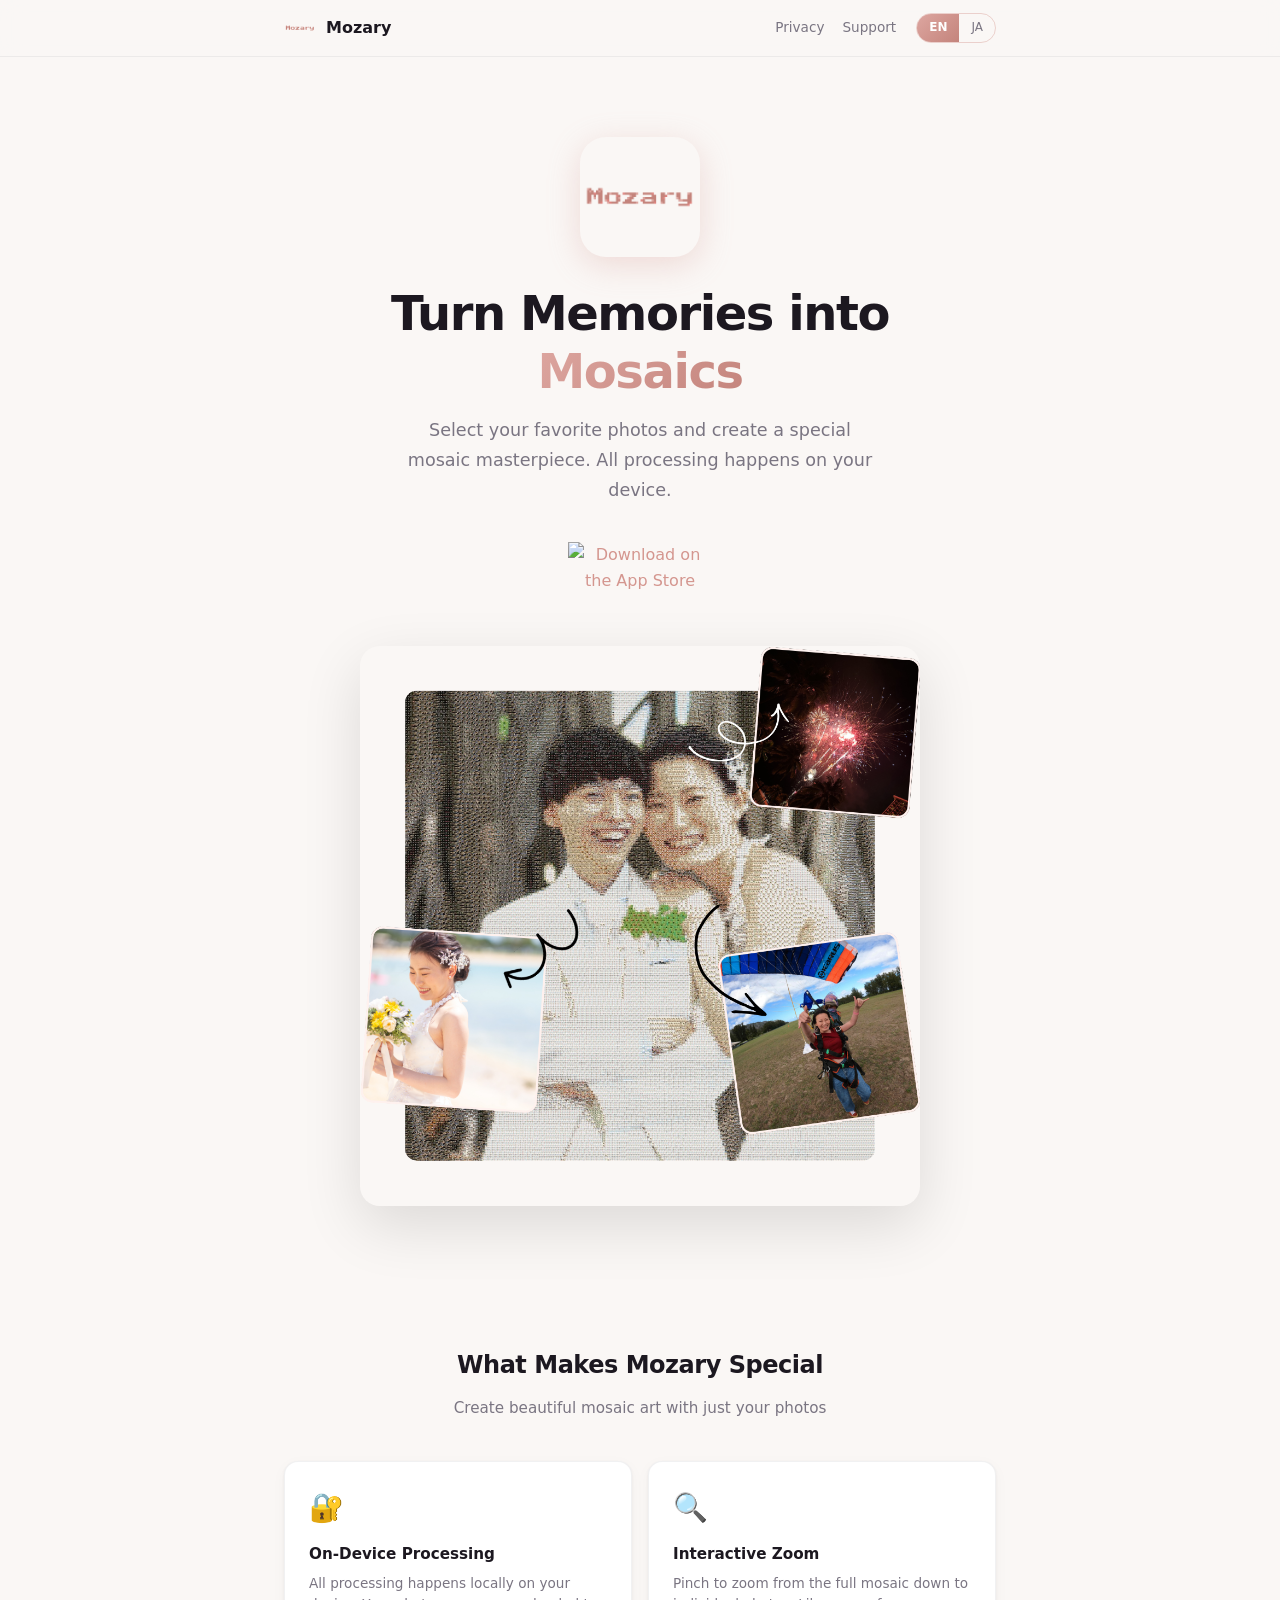
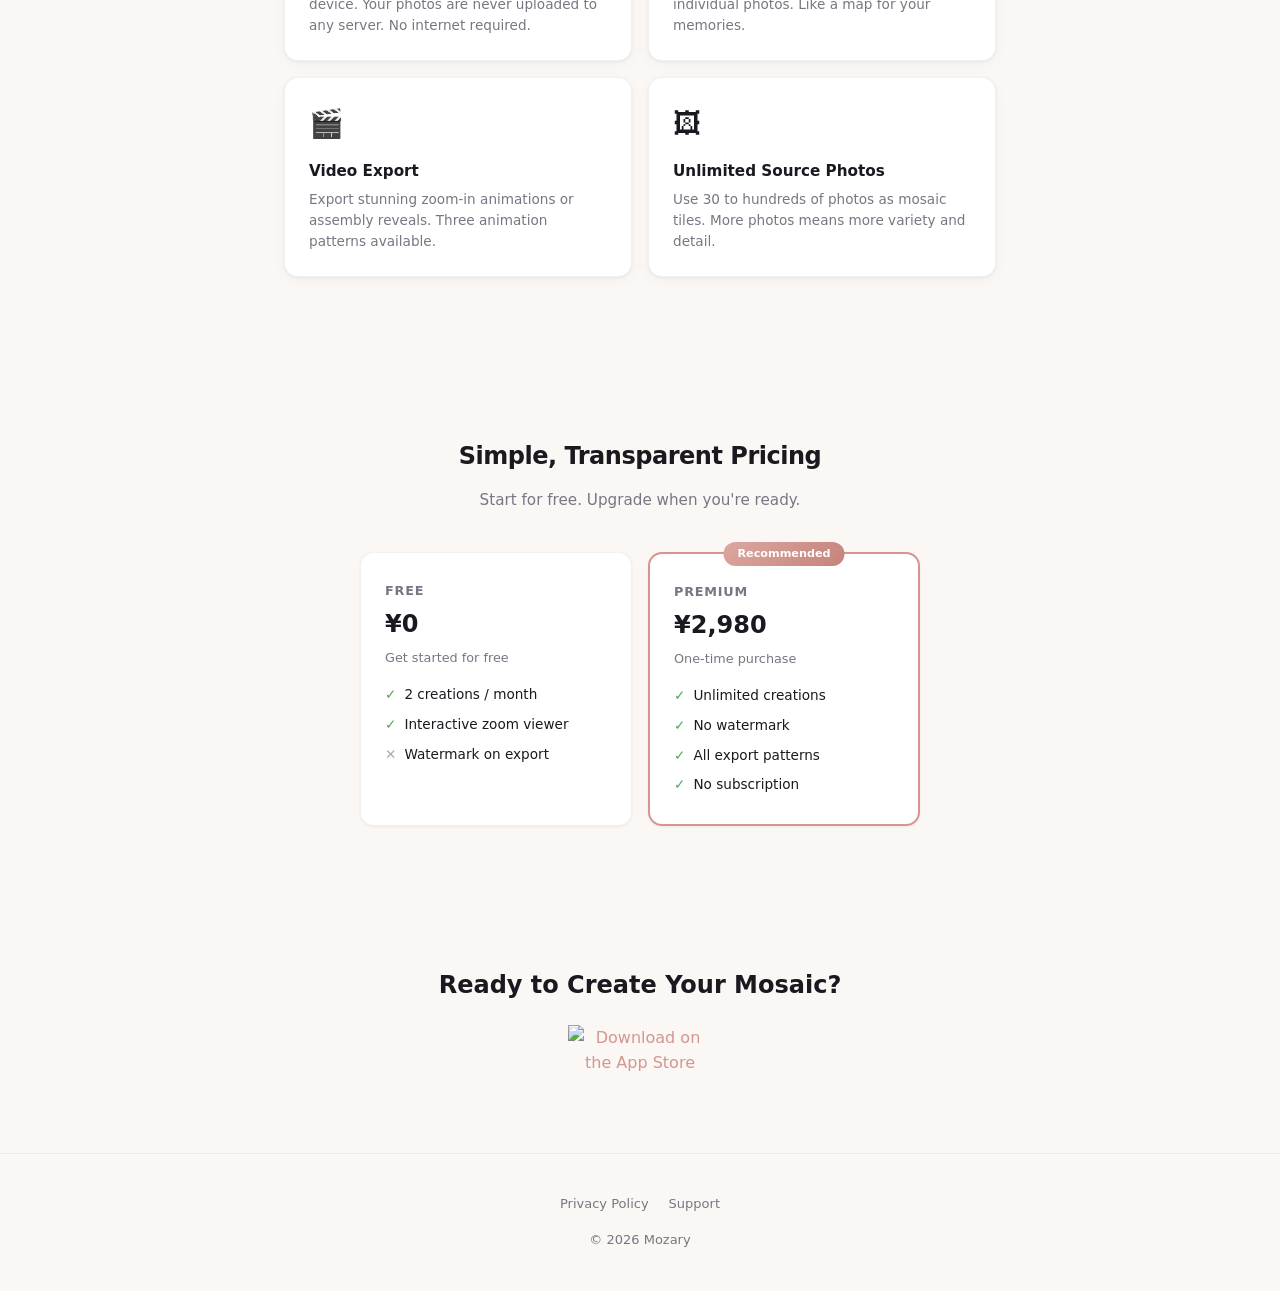
==== index.html @ 4df9b5f1 "Initial commit" ====
<!DOCTYPE html>
<html lang="en">
<head>
  <meta charset="UTF-8">
  <meta name="viewport" content="width=device-width, initial-scale=1.0">
  <meta name="theme-color" content="#D4968F">
  <meta name="description" content="Mozary creates stunning photo mosaic art from your memories. Select your photos, pick a target image, and explore an interactive mosaic that reveals individual photos on zoom.">
  <title>Mozary - Turn Memories into Mosaics</title>
  <link rel="stylesheet" href="assets/style.css">
  <link rel="icon" type="image/png" href="assets/images/icon.png">
</head>
<body>

  <!-- Navigation -->
  <nav class="site-nav">
    <div class="nav-inner">
      <a href="index.html" class="nav-logo">
        <img src="assets/images/icon.png" alt="Mozary" width="32" height="32">
        <span>Mozary</span>
      </a>
      <div class="nav-right">
        <div class="nav-links">
          <a href="privacy.html">Privacy</a>
          <a href="support.html">Support</a>
        </div>
        <div class="lang-toggle">
          <a href="index.html" class="active">EN</a>
          <a href="ja/index.html">JA</a>
        </div>
      </div>
    </div>
  </nav>

  <!-- Hero -->
  <section class="hero">
    <div class="container">
      <img src="assets/images/icon.png" alt="Mozary App Icon" class="hero-icon" width="120" height="120">
      <h1>Turn Memories into <span class="accent">Mosaics</span></h1>
      <p class="hero-subtitle">Select your favorite photos and create a special mosaic masterpiece. All processing happens on your device.</p>
      <div class="hero-actions">
        <a class="appstore-badge" href="#" aria-label="Download on the App Store">
          <img src="https://tools.applemediaservices.com/api/badges/download-on-the-app-store/black/en-us?size=250x83" alt="Download on the App Store" width="160" height="53">
        </a>
      </div>
      <div class="hero-mosaic">
        <img src="assets/images/sample_mosaic.png" alt="Sample mosaic art created with Mozary">
      </div>
    </div>
  </section>

  <!-- Features -->
  <section class="section" id="features">
    <div class="container">
      <h2 class="section-title">What Makes Mozary Special</h2>
      <p class="section-subtitle">Create beautiful mosaic art with just your photos</p>
      <div class="features-grid">
        <div class="feature-card">
          <span class="feature-icon" aria-hidden="true">&#x1F510;</span>
          <h3>On-Device Processing</h3>
          <p>All processing happens locally on your device. Your photos are never uploaded to any server. No internet required.</p>
        </div>
        <div class="feature-card">
          <span class="feature-icon" aria-hidden="true">&#x1F50D;</span>
          <h3>Interactive Zoom</h3>
          <p>Pinch to zoom from the full mosaic down to individual photos. Like a map for your memories.</p>
        </div>
        <div class="feature-card">
          <span class="feature-icon" aria-hidden="true">&#x1F3AC;</span>
          <h3>Video Export</h3>
          <p>Export stunning zoom-in animations or assembly reveals. Three animation patterns available.</p>
        </div>
        <div class="feature-card">
          <span class="feature-icon" aria-hidden="true">&#x1F5BC;</span>
          <h3>Unlimited Source Photos</h3>
          <p>Use 30 to hundreds of photos as mosaic tiles. More photos means more variety and detail.</p>
        </div>
      </div>
    </div>
  </section>

  <!-- Pricing -->
  <section class="section">
    <div class="container">
      <h2 class="section-title">Simple, Transparent Pricing</h2>
      <p class="section-subtitle">Start for free. Upgrade when you're ready.</p>
      <div class="pricing-grid">
        <div class="pricing-card">
          <div class="pricing-plan-name">Free</div>
          <div class="pricing-price">&#165;0</div>
          <div class="pricing-tagline">Get started for free</div>
          <div class="pricing-features">
            <div class="pricing-feature"><span class="check">&#10003;</span> 2 creations / month</div>
            <div class="pricing-feature"><span class="check">&#10003;</span> Interactive zoom viewer</div>
            <div class="pricing-feature"><span class="cross">&#10005;</span> Watermark on export</div>
          </div>
        </div>
        <div class="pricing-card featured">
          <div class="pricing-badge">Recommended</div>
          <div class="pricing-plan-name">Premium</div>
          <div class="pricing-price">&#165;2,980</div>
          <div class="pricing-tagline">One-time purchase</div>
          <div class="pricing-features">
            <div class="pricing-feature"><span class="check">&#10003;</span> Unlimited creations</div>
            <div class="pricing-feature"><span class="check">&#10003;</span> No watermark</div>
            <div class="pricing-feature"><span class="check">&#10003;</span> All export patterns</div>
            <div class="pricing-feature"><span class="check">&#10003;</span> No subscription</div>
          </div>
        </div>
      </div>
    </div>
  </section>

  <!-- CTA -->
  <section class="cta-section">
    <div class="container">
      <h2>Ready to Create Your Mosaic?</h2>
      <div class="hero-actions">
        <a class="appstore-badge" href="#" aria-label="Download on the App Store">
          <img src="https://tools.applemediaservices.com/api/badges/download-on-the-app-store/black/en-us?size=250x83" alt="Download on the App Store" width="160" height="53">
        </a>
      </div>
    </div>
  </section>

  <!-- Footer -->
  <footer class="site-footer">
    <div class="container">
      <div class="footer-links">
        <a href="privacy.html">Privacy Policy</a>
        <a href="support.html">Support</a>
      </div>
      <p>&copy; 2026 Mozary</p>
    </div>
  </footer>

</body>
</html>
---- assets/style.css ----
/* ===== Design Tokens ===== */
:root {
  --accent: #D4968F;
  --accent-from: #DDA6A0;
  --accent-to: #C4847C;
  --accent-gradient: linear-gradient(135deg, var(--accent-from), var(--accent-to));
  --accent-soft: rgba(212, 150, 143, 0.12);

  --bg: #FAF7F5;
  --card-bg: #FFFFFF;
  --card-bg-elevated: #F5F0EE;
  --text-primary: #1C1820;
  --text-secondary: #7A7582;
  --text-tertiary: #AEA8B4;
  --success: #4DA65C;
  --error: #D44040;
  --border: rgba(122, 117, 130, 0.1);

  --radius-sm: 8px;
  --radius-md: 14px;
  --radius-lg: 20px;
  --radius-xl: 28px;

  --font: -apple-system, "SF Pro Rounded", system-ui, "Hiragino Sans", sans-serif;
  --max-width: 760px;
  --section-gap: 80px;
}

@media (prefers-color-scheme: dark) {
  :root {
    --bg: #0F0D12;
    --card-bg: #1A1720;
    --card-bg-elevated: #232030;
    --text-primary: #F0ECE8;
    --text-secondary: #9894A0;
    --text-tertiary: #5C5866;
    --border: rgba(212, 150, 143, 0.1);
  }
}

/* ===== Reset & Base ===== */
*, *::before, *::after { box-sizing: border-box; margin: 0; padding: 0; }

html { scroll-behavior: smooth; }

body {
  font-family: var(--font);
  background: var(--bg);
  color: var(--text-primary);
  line-height: 1.6;
  -webkit-font-smoothing: antialiased;
  -moz-osx-font-smoothing: grayscale;
}

img { max-width: 100%; display: block; }

a { color: var(--accent); text-decoration: none; transition: opacity 0.2s; }
a:hover { text-decoration: underline; }

/* ===== Layout ===== */
.container {
  width: 100%;
  max-width: var(--max-width);
  margin: 0 auto;
  padding: 0 24px;
}

.section {
  padding: var(--section-gap) 0;
}

.section-title {
  font-size: 1.5rem;
  font-weight: 800;
  text-align: center;
  margin-bottom: 12px;
  letter-spacing: -0.02em;
}

.section-subtitle {
  text-align: center;
  color: var(--text-secondary);
  font-size: 0.95rem;
  margin-bottom: 40px;
}

/* ===== Navigation ===== */
.site-nav {
  position: sticky;
  top: 0;
  z-index: 100;
  background: rgba(250, 247, 245, 0.85);
  backdrop-filter: blur(12px);
  -webkit-backdrop-filter: blur(12px);
  border-bottom: 1px solid var(--border);
}

@media (prefers-color-scheme: dark) {
  .site-nav {
    background: rgba(15, 13, 18, 0.85);
  }
}

.nav-inner {
  display: flex;
  align-items: center;
  justify-content: space-between;
  height: 56px;
  max-width: var(--max-width);
  margin: 0 auto;
  padding: 0 24px;
}

.nav-logo {
  display: flex;
  align-items: center;
  gap: 10px;
  text-decoration: none;
  color: var(--text-primary);
}
.nav-logo:hover { text-decoration: none; }

.nav-logo img {
  width: 32px;
  height: 32px;
  border-radius: 8px;
}

.nav-logo span {
  font-weight: 700;
  font-size: 1rem;
}

.nav-right {
  display: flex;
  align-items: center;
  gap: 20px;
}

.nav-links {
  display: flex;
  align-items: center;
  gap: 18px;
}

.nav-links a {
  font-size: 0.85rem;
  color: var(--text-secondary);
  font-weight: 500;
}
.nav-links a:hover { color: var(--accent); text-decoration: none; }

.lang-toggle {
  display: flex;
  align-items: center;
  border: 1px solid rgba(212, 150, 143, 0.4);
  border-radius: 20px;
  overflow: hidden;
  font-size: 0.75rem;
}

.lang-toggle a {
  padding: 4px 12px;
  color: var(--text-secondary);
  font-weight: 500;
}
.lang-toggle a:hover { text-decoration: none; color: var(--accent); }

.lang-toggle a.active {
  background: var(--accent-gradient);
  color: #fff;
  font-weight: 600;
}

/* ===== Hero ===== */
.hero {
  padding: 80px 0 60px;
  text-align: center;
}

.hero-icon {
  width: 120px;
  height: 120px;
  border-radius: 26px;
  margin: 0 auto 28px;
  box-shadow: 0 8px 32px rgba(212, 150, 143, 0.3);
}

.hero h1 {
  font-size: clamp(2rem, 5vw, 3rem);
  font-weight: 800;
  letter-spacing: -0.03em;
  line-height: 1.2;
  margin-bottom: 16px;
}

.hero h1 .accent {
  background: var(--accent-gradient);
  -webkit-background-clip: text;
  -webkit-text-fill-color: transparent;
  background-clip: text;
}

.hero-subtitle {
  font-size: 1.1rem;
  color: var(--text-secondary);
  max-width: 480px;
  margin: 0 auto 36px;
  line-height: 1.7;
}

.hero-actions {
  display: flex;
  gap: 12px;
  justify-content: center;
  flex-wrap: wrap;
}

.hero-mosaic {
  margin: 56px auto 0;
  max-width: 560px;
  border-radius: var(--radius-lg);
  overflow: hidden;
  box-shadow: 0 20px 60px rgba(0, 0, 0, 0.12);
}

@media (prefers-color-scheme: dark) {
  .hero-mosaic {
    box-shadow: 0 20px 60px rgba(0, 0, 0, 0.4);
  }
}

/* ===== Buttons ===== */
.btn-primary {
  display: inline-flex;
  align-items: center;
  justify-content: center;
  gap: 8px;
  padding: 14px 28px;
  background: var(--accent-gradient);
  color: #fff;
  font-size: 0.95rem;
  font-weight: 600;
  border-radius: var(--radius-md);
  transition: opacity 0.2s, transform 0.15s;
  box-shadow: 0 4px 16px rgba(212, 150, 143, 0.35);
}
.btn-primary:hover { opacity: 0.9; transform: translateY(-1px); text-decoration: none; }

.btn-secondary {
  display: inline-flex;
  align-items: center;
  justify-content: center;
  padding: 12px 24px;
  border: 1.5px solid rgba(212, 150, 143, 0.5);
  color: var(--accent);
  font-size: 0.9rem;
  font-weight: 600;
  border-radius: var(--radius-md);
  transition: background 0.2s;
}
.btn-secondary:hover { background: var(--accent-soft); text-decoration: none; }

.appstore-badge img {
  height: 48px;
  width: auto;
  transition: opacity 0.2s;
}
.appstore-badge:hover img { opacity: 0.85; }
.appstore-badge:hover { text-decoration: none; }

/* ===== Feature Cards ===== */
.features-grid {
  display: grid;
  grid-template-columns: repeat(2, 1fr);
  gap: 16px;
}

.feature-card {
  background: var(--card-bg);
  border-radius: var(--radius-md);
  padding: 24px;
  box-shadow: 0 1px 3px rgba(0, 0, 0, 0.06), 0 4px 16px rgba(0, 0, 0, 0.03);
  border: 1px solid var(--border);
}

.feature-icon {
  font-size: 1.75rem;
  margin-bottom: 12px;
  display: block;
}

.feature-card h3 {
  font-size: 0.95rem;
  font-weight: 700;
  margin-bottom: 6px;
}

.feature-card p {
  font-size: 0.85rem;
  color: var(--text-secondary);
  line-height: 1.55;
}

/* ===== Pricing ===== */
.pricing-grid {
  display: grid;
  grid-template-columns: 1fr 1fr;
  gap: 16px;
  max-width: 560px;
  margin: 0 auto;
}

.pricing-card {
  background: var(--card-bg);
  border-radius: var(--radius-md);
  padding: 28px 24px;
  box-shadow: 0 1px 3px rgba(0, 0, 0, 0.06);
  border: 1px solid var(--border);
  position: relative;
}

.pricing-card.featured {
  border: 2px solid var(--accent);
}

.pricing-badge {
  position: absolute;
  top: -12px;
  left: 50%;
  transform: translateX(-50%);
  background: var(--accent-gradient);
  color: #fff;
  font-size: 0.7rem;
  font-weight: 700;
  padding: 3px 14px;
  border-radius: 12px;
  white-space: nowrap;
}

.pricing-plan-name {
  font-size: 0.8rem;
  font-weight: 700;
  color: var(--text-secondary);
  text-transform: uppercase;
  letter-spacing: 0.06em;
  margin-bottom: 4px;
}

.pricing-price {
  font-size: 1.5rem;
  font-weight: 800;
  margin-bottom: 4px;
}

.pricing-tagline {
  font-size: 0.8rem;
  color: var(--text-secondary);
  margin-bottom: 16px;
}

.pricing-features {
  display: flex;
  flex-direction: column;
  gap: 8px;
}

.pricing-feature {
  font-size: 0.85rem;
  display: flex;
  align-items: center;
  gap: 8px;
}

.pricing-feature .check { color: var(--success); }
.pricing-feature .cross { color: var(--text-tertiary); }

/* ===== CTA Section ===== */
.cta-section {
  text-align: center;
  padding: 60px 0 80px;
}

.cta-section h2 {
  font-size: 1.5rem;
  font-weight: 800;
  margin-bottom: 20px;
}

/* ===== Prose (Privacy / Support) ===== */
.prose {
  max-width: 680px;
  margin: 0 auto;
}

.prose-header {
  margin-bottom: 48px;
}

.prose h1 {
  font-size: 2rem;
  font-weight: 800;
  margin-bottom: 8px;
}

.prose .meta {
  color: var(--text-secondary);
  font-size: 0.875rem;
}

.prose section {
  margin-bottom: 36px;
}

.prose h2 {
  font-size: 1.05rem;
  font-weight: 700;
  margin-bottom: 8px;
  color: var(--accent);
}

.prose p {
  font-size: 0.925rem;
  color: var(--text-secondary);
  line-height: 1.75;
}

.highlight-box {
  background: var(--card-bg);
  border-left: 3px solid var(--accent);
  border-radius: 0 var(--radius-sm) var(--radius-sm) 0;
  padding: 16px 20px;
  margin-bottom: 40px;
  font-size: 0.925rem;
  color: var(--text-primary);
  line-height: 1.7;
}

/* ===== Contact Card ===== */
.contact-card {
  background: var(--card-bg);
  border-radius: var(--radius-md);
  padding: 36px;
  text-align: center;
  box-shadow: 0 1px 3px rgba(0, 0, 0, 0.06);
  border: 1px solid var(--border);
  margin-bottom: 48px;
}

.contact-card h2 {
  font-size: 1.25rem;
  font-weight: 700;
  margin-bottom: 8px;
}

.contact-card p {
  color: var(--text-secondary);
  font-size: 0.9rem;
  margin-bottom: 20px;
}

.email-link {
  display: inline-flex;
  align-items: center;
  gap: 8px;
  background: var(--accent-gradient);
  color: #fff;
  padding: 12px 24px;
  border-radius: var(--radius-md);
  font-weight: 600;
  font-size: 0.9rem;
}
.email-link:hover { opacity: 0.9; text-decoration: none; }

/* ===== FAQ Accordion ===== */
.faq-list {
  display: flex;
  flex-direction: column;
  gap: 8px;
}

.faq-item {
  background: var(--card-bg);
  border-radius: var(--radius-md);
  overflow: hidden;
  box-shadow: 0 1px 3px rgba(0, 0, 0, 0.05);
  border: 1px solid var(--border);
}

.faq-item summary {
  list-style: none;
  padding: 18px 20px;
  font-size: 0.925rem;
  font-weight: 600;
  cursor: pointer;
  display: flex;
  justify-content: space-between;
  align-items: center;
  user-select: none;
  gap: 12px;
}

.faq-item summary::-webkit-details-marker { display: none; }

.faq-item summary::after {
  content: "+";
  color: var(--accent);
  font-size: 1.25rem;
  font-weight: 400;
  transition: transform 0.2s;
  flex-shrink: 0;
}

details[open] > summary::after { transform: rotate(45deg); }

.faq-body {
  padding: 0 20px 18px;
  font-size: 0.875rem;
  color: var(--text-secondary);
  line-height: 1.7;
}

/* ===== Footer ===== */
.site-footer {
  border-top: 1px solid var(--border);
  padding: 40px 0;
  text-align: center;
  font-size: 0.8125rem;
  color: var(--text-secondary);
}

.footer-links {
  display: flex;
  gap: 20px;
  justify-content: center;
  flex-wrap: wrap;
  margin-bottom: 16px;
}

.footer-links a { color: var(--text-secondary); }
.footer-links a:hover { color: var(--accent); text-decoration: none; }

/* ===== Responsive ===== */
@media (max-width: 600px) {
  :root { --section-gap: 56px; }

  .hero { padding: 56px 0 40px; }
  .hero h1 { font-size: 1.75rem; }
  .hero-icon { width: 96px; height: 96px; border-radius: 22px; }

  .features-grid { grid-template-columns: 1fr; }
  .pricing-grid { grid-template-columns: 1fr; }

  .nav-links { display: none; }

  .prose h1 { font-size: 1.5rem; }
  .contact-card { padding: 24px; }
}
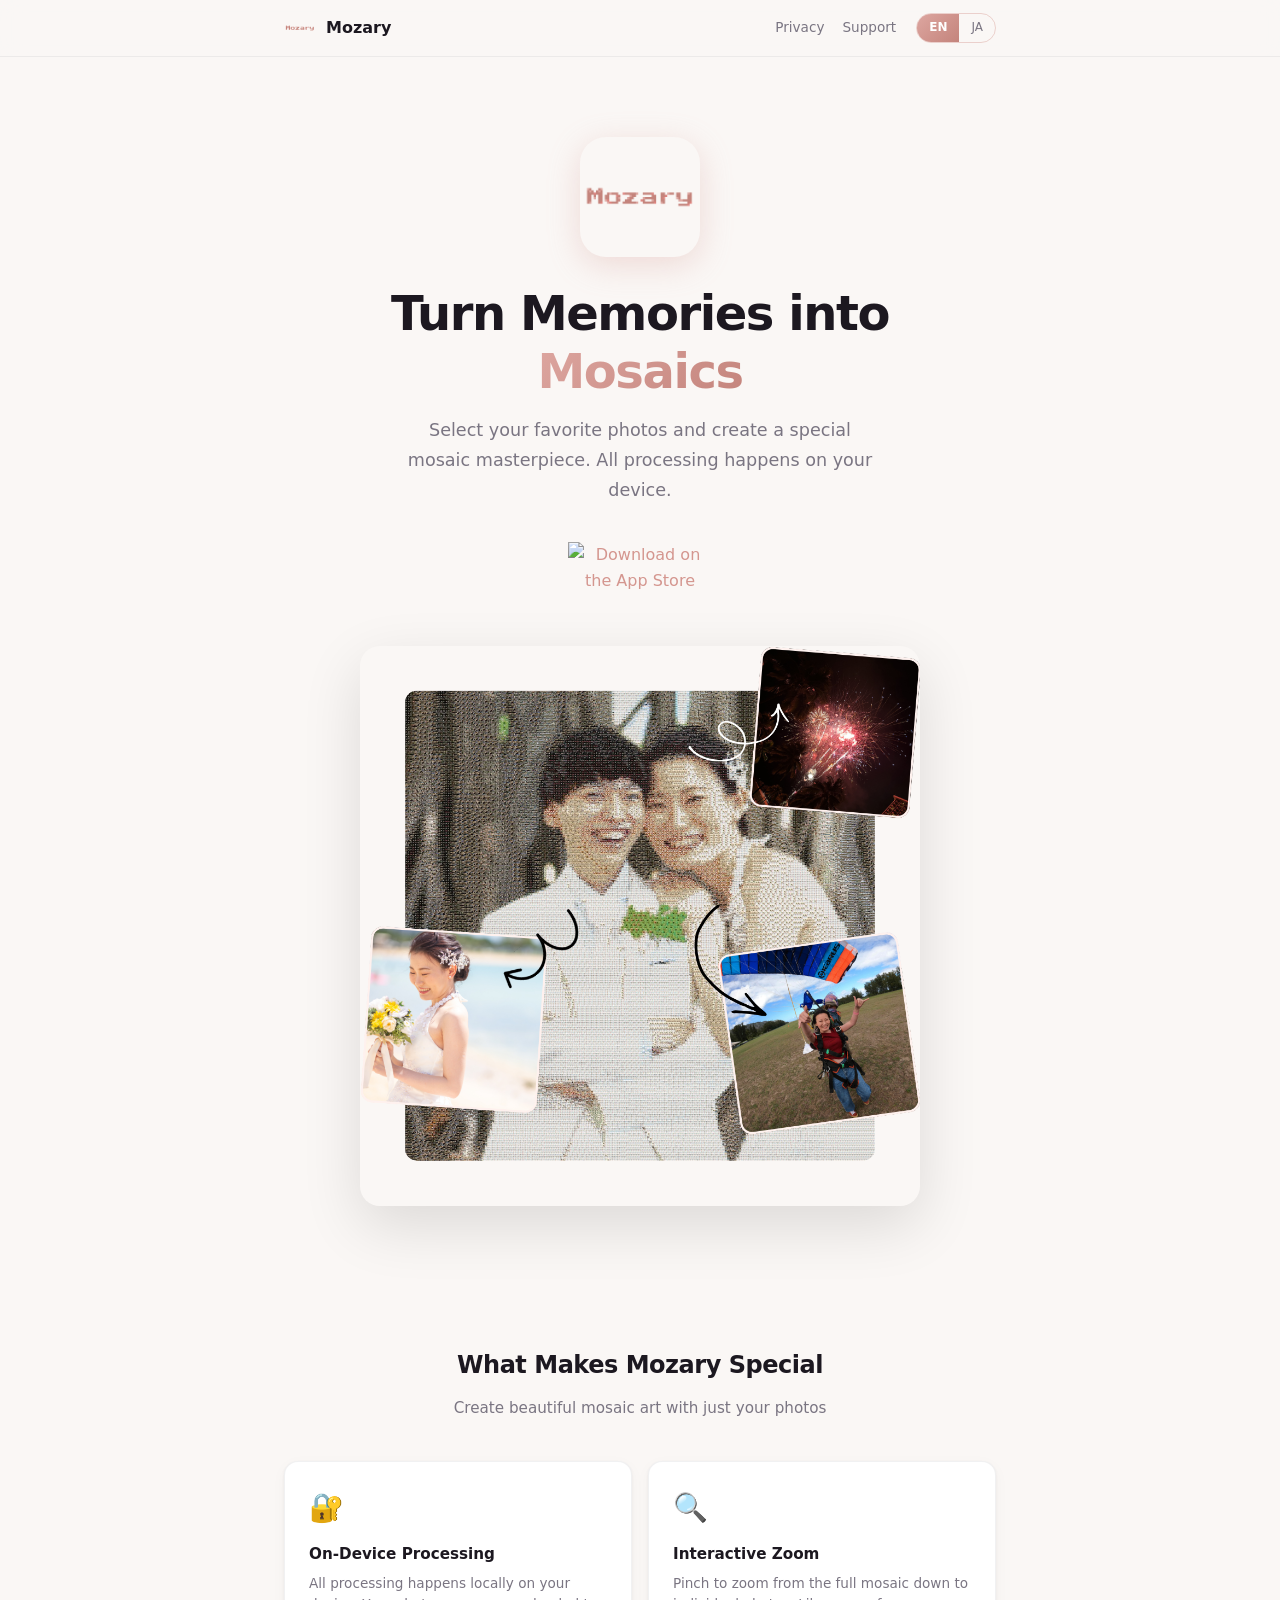
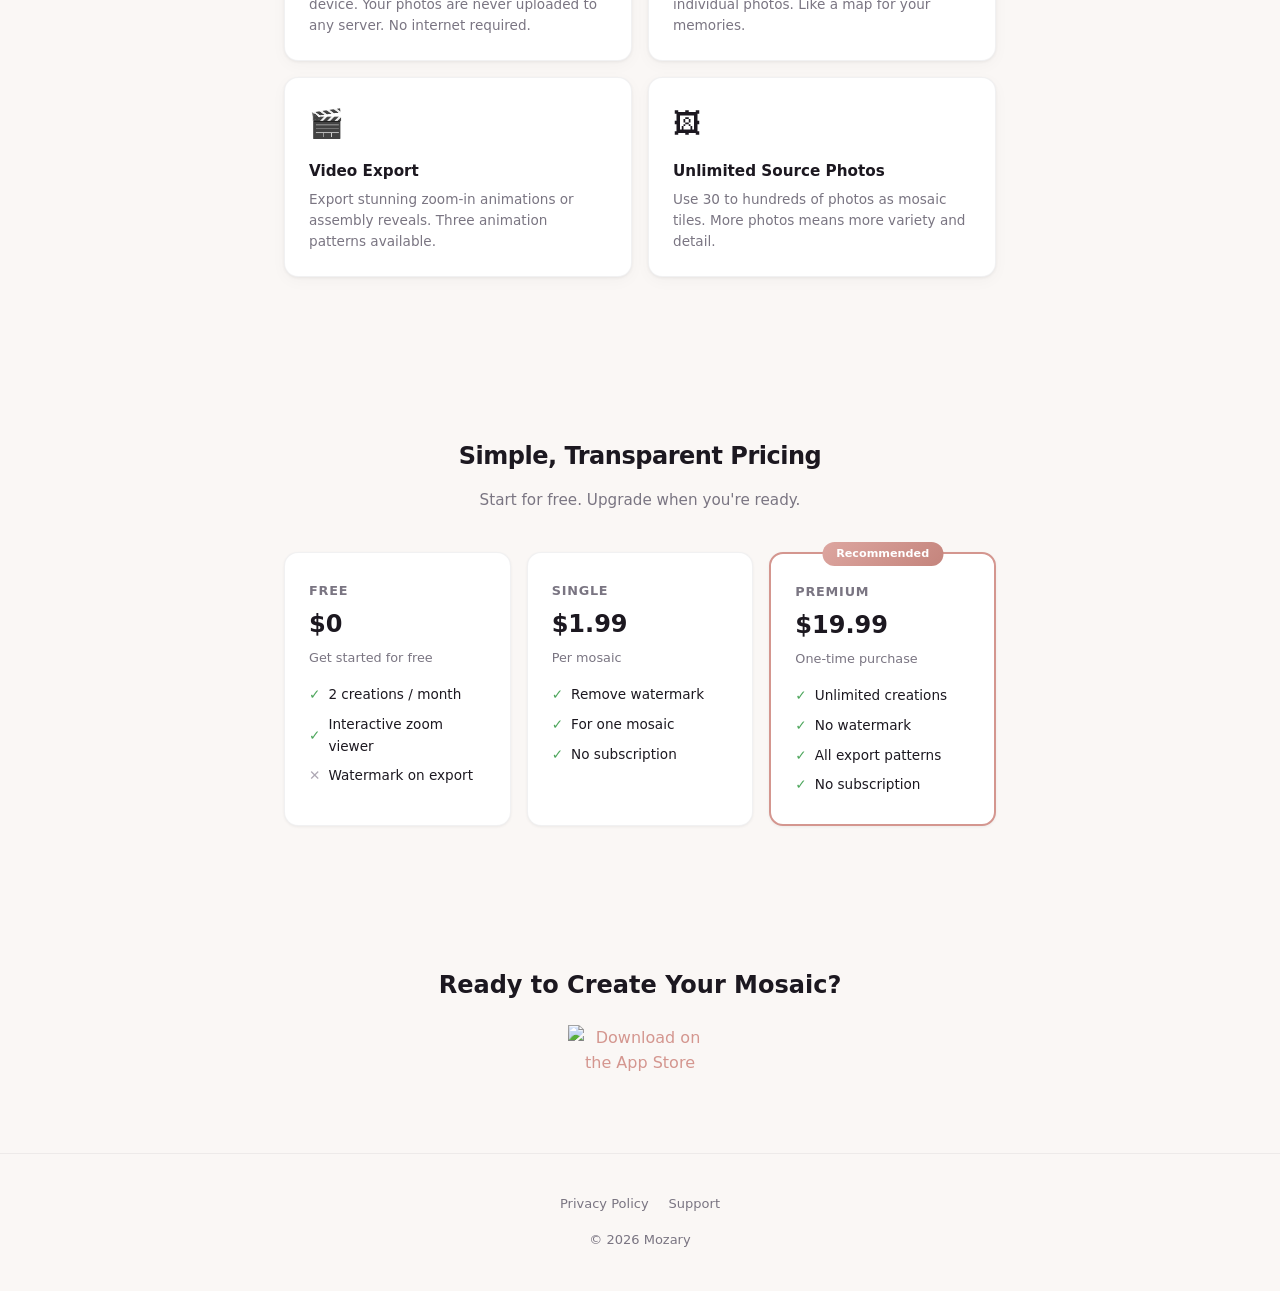
==== commit 8b169c3b: "Fix price" ====
--- a/index.html
+++ b/index.html
@@ -86,7 +86,7 @@
       <div class="pricing-grid">
         <div class="pricing-card">
           <div class="pricing-plan-name">Free</div>
-          <div class="pricing-price">&#165;0</div>
+          <div class="pricing-price">$0</div>
           <div class="pricing-tagline">Get started for free</div>
           <div class="pricing-features">
             <div class="pricing-feature"><span class="check">&#10003;</span> 2 creations / month</div>
@@ -94,10 +94,20 @@
             <div class="pricing-feature"><span class="cross">&#10005;</span> Watermark on export</div>
           </div>
         </div>
+        <div class="pricing-card">
+          <div class="pricing-plan-name">Single</div>
+          <div class="pricing-price">$1.99</div>
+          <div class="pricing-tagline">Per mosaic</div>
+          <div class="pricing-features">
+            <div class="pricing-feature"><span class="check">&#10003;</span> Remove watermark</div>
+            <div class="pricing-feature"><span class="check">&#10003;</span> For one mosaic</div>
+            <div class="pricing-feature"><span class="check">&#10003;</span> No subscription</div>
+          </div>
+        </div>
         <div class="pricing-card featured">
           <div class="pricing-badge">Recommended</div>
           <div class="pricing-plan-name">Premium</div>
-          <div class="pricing-price">&#165;2,980</div>
+          <div class="pricing-price">$19.99</div>
           <div class="pricing-tagline">One-time purchase</div>
           <div class="pricing-features">
             <div class="pricing-feature"><span class="check">&#10003;</span> Unlimited creations</div>
--- a/assets/style.css
+++ b/assets/style.css
@@ -305,9 +305,9 @@
 /* ===== Pricing ===== */
 .pricing-grid {
   display: grid;
-  grid-template-columns: 1fr 1fr;
+  grid-template-columns: repeat(3, 1fr);
   gap: 16px;
-  max-width: 560px;
+  max-width: 720px;
   margin: 0 auto;
 }
 
@@ -541,6 +541,10 @@
 .footer-links a:hover { color: var(--accent); text-decoration: none; }
 
 /* ===== Responsive ===== */
+@media (max-width: 768px) {
+  .pricing-grid { grid-template-columns: 1fr; }
+}
+
 @media (max-width: 600px) {
   :root { --section-gap: 56px; }
 
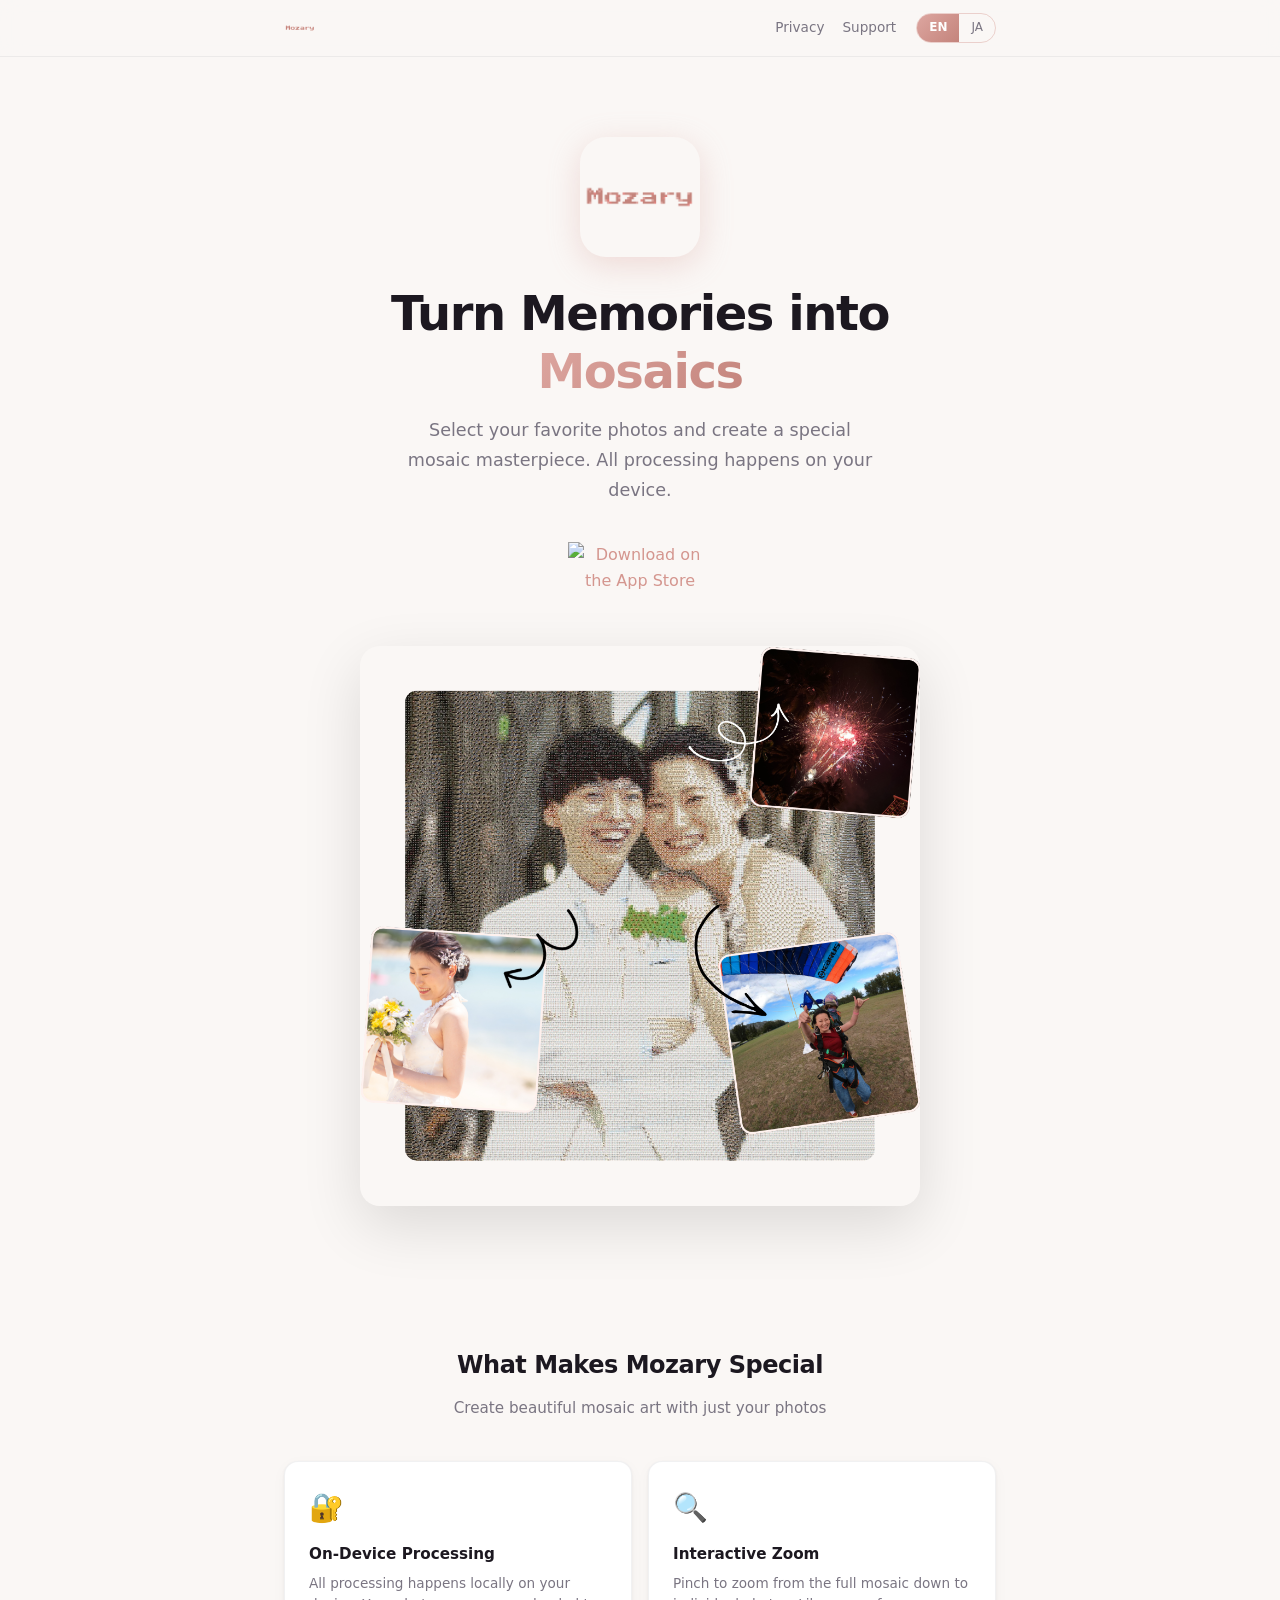
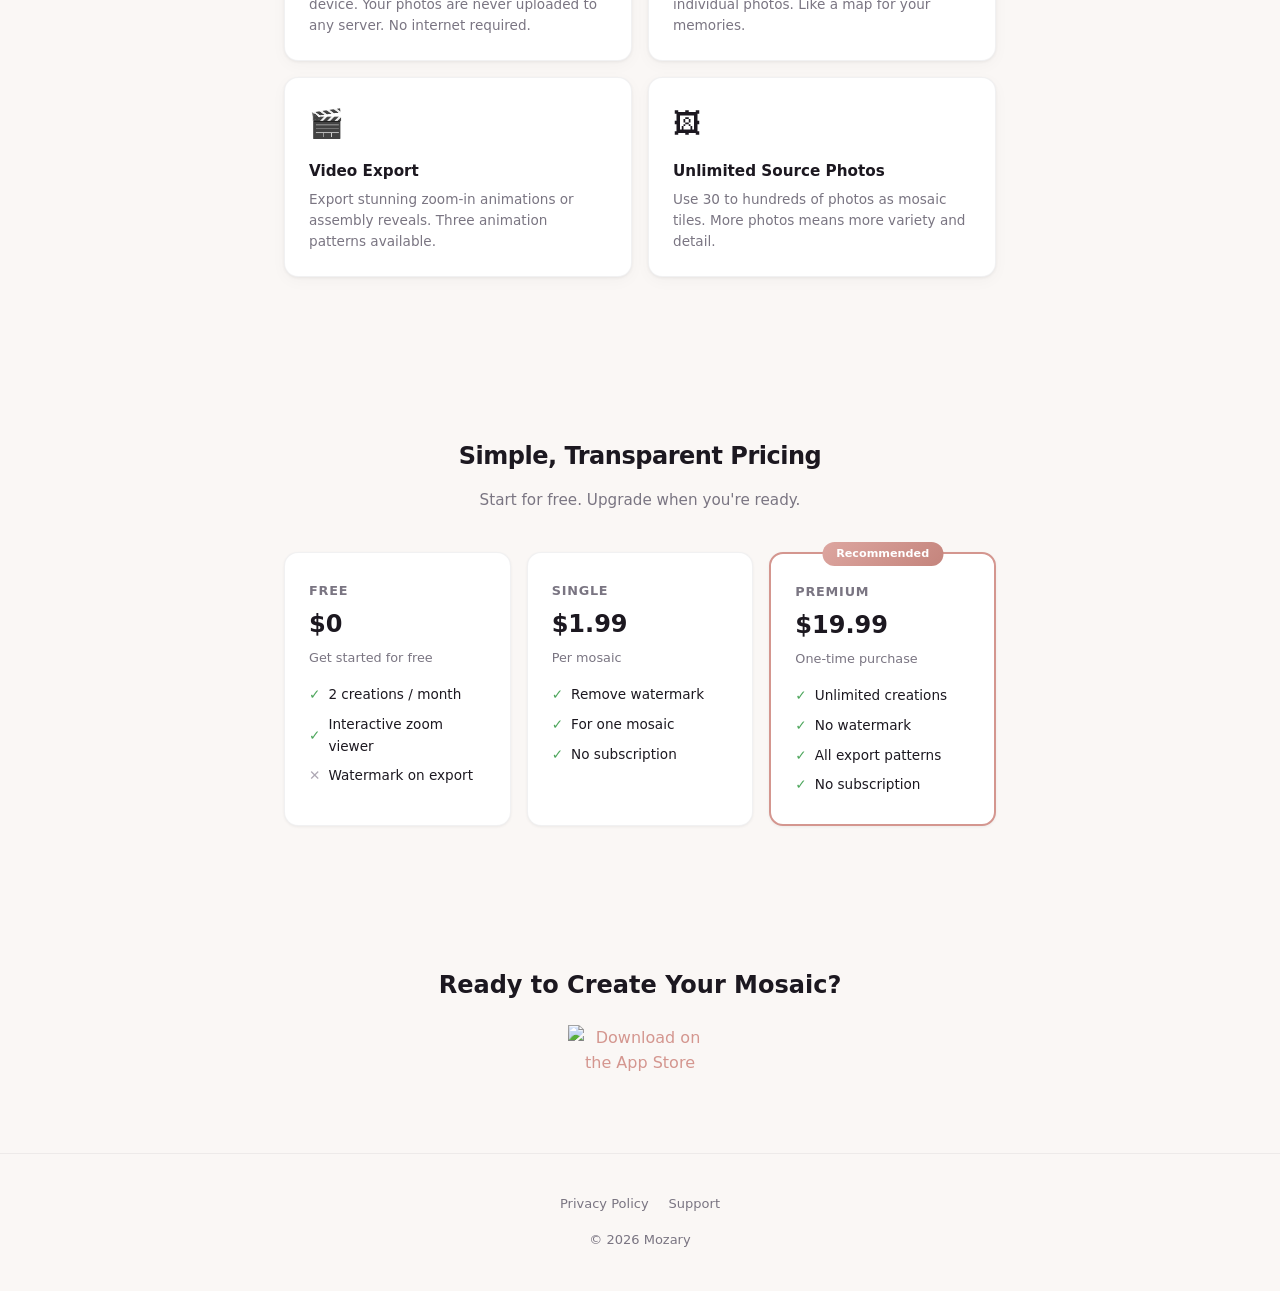
==== commit daf9491b: "Fix style" ====
--- a/index.html
+++ b/index.html
@@ -16,7 +16,6 @@
     <div class="nav-inner">
       <a href="index.html" class="nav-logo">
         <img src="assets/images/icon.png" alt="Mozary" width="32" height="32">
-        <span>Mozary</span>
       </a>
       <div class="nav-right">
         <div class="nav-links">
